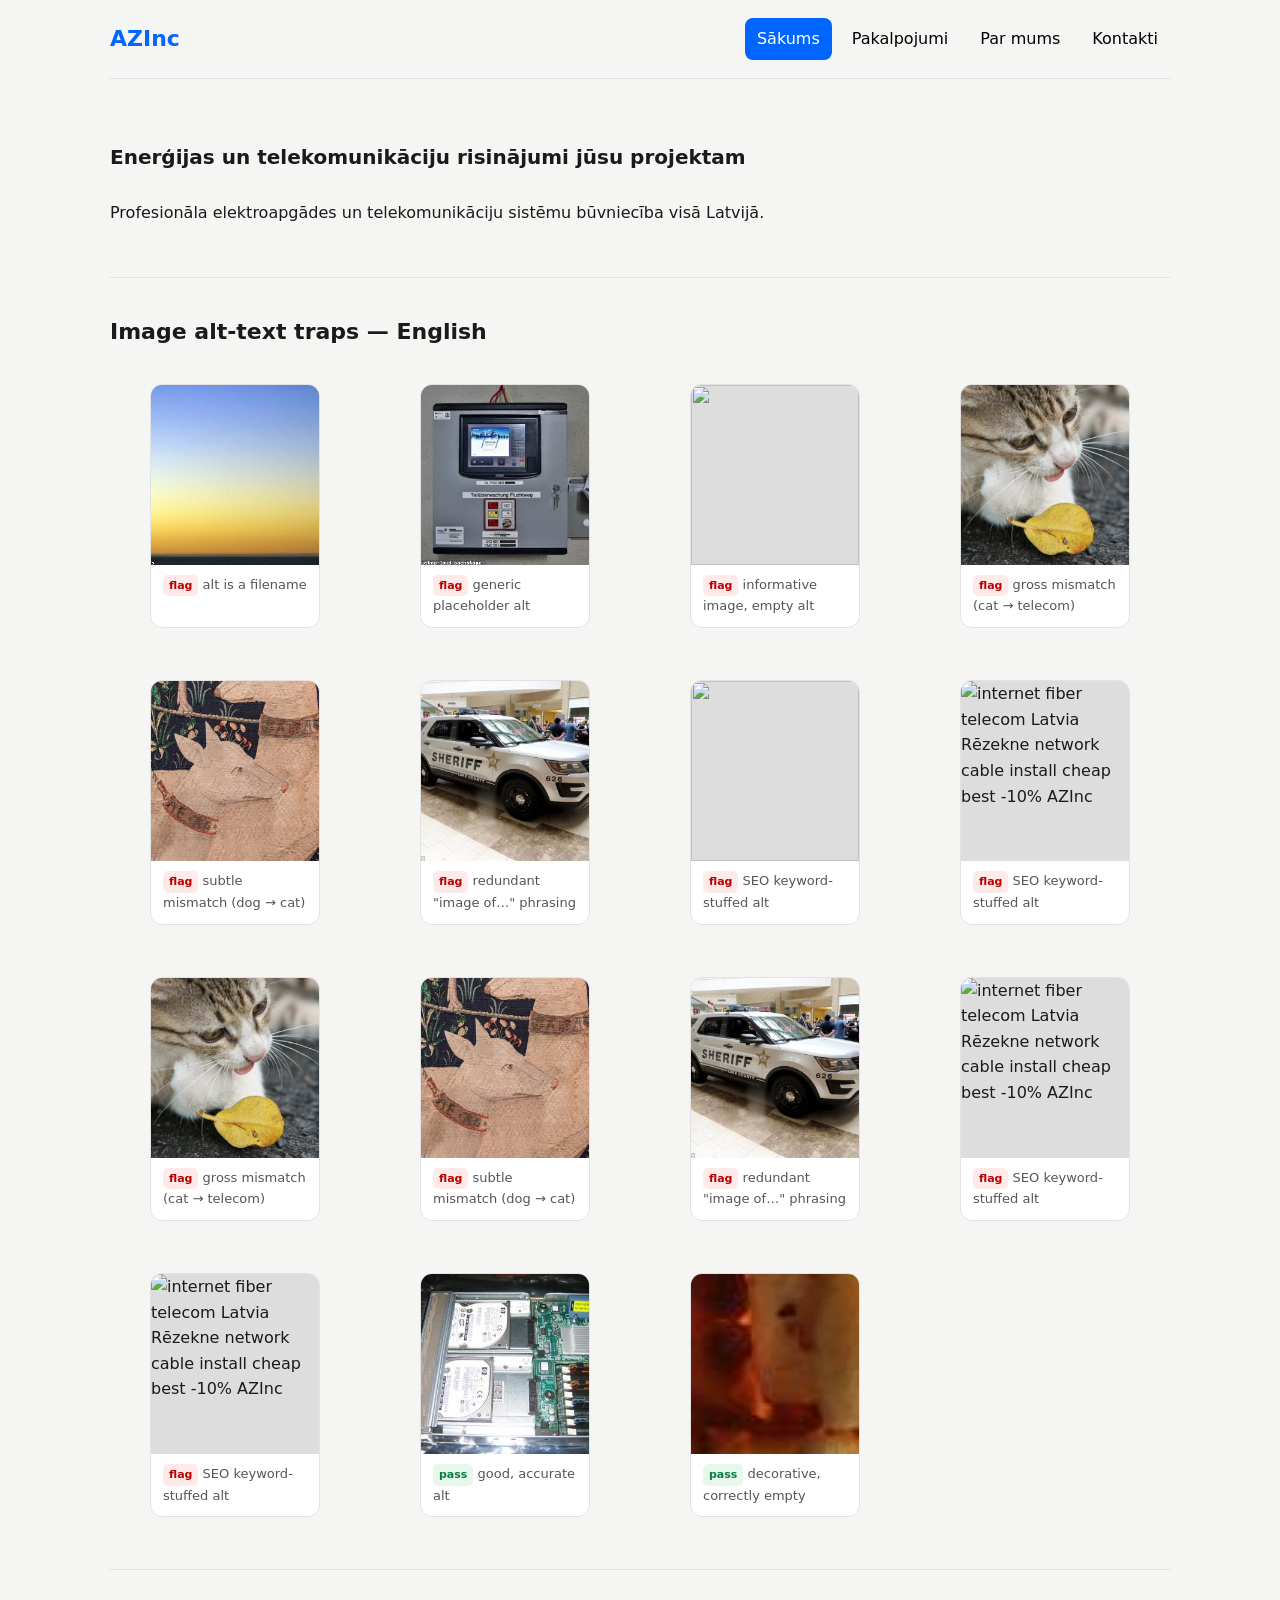
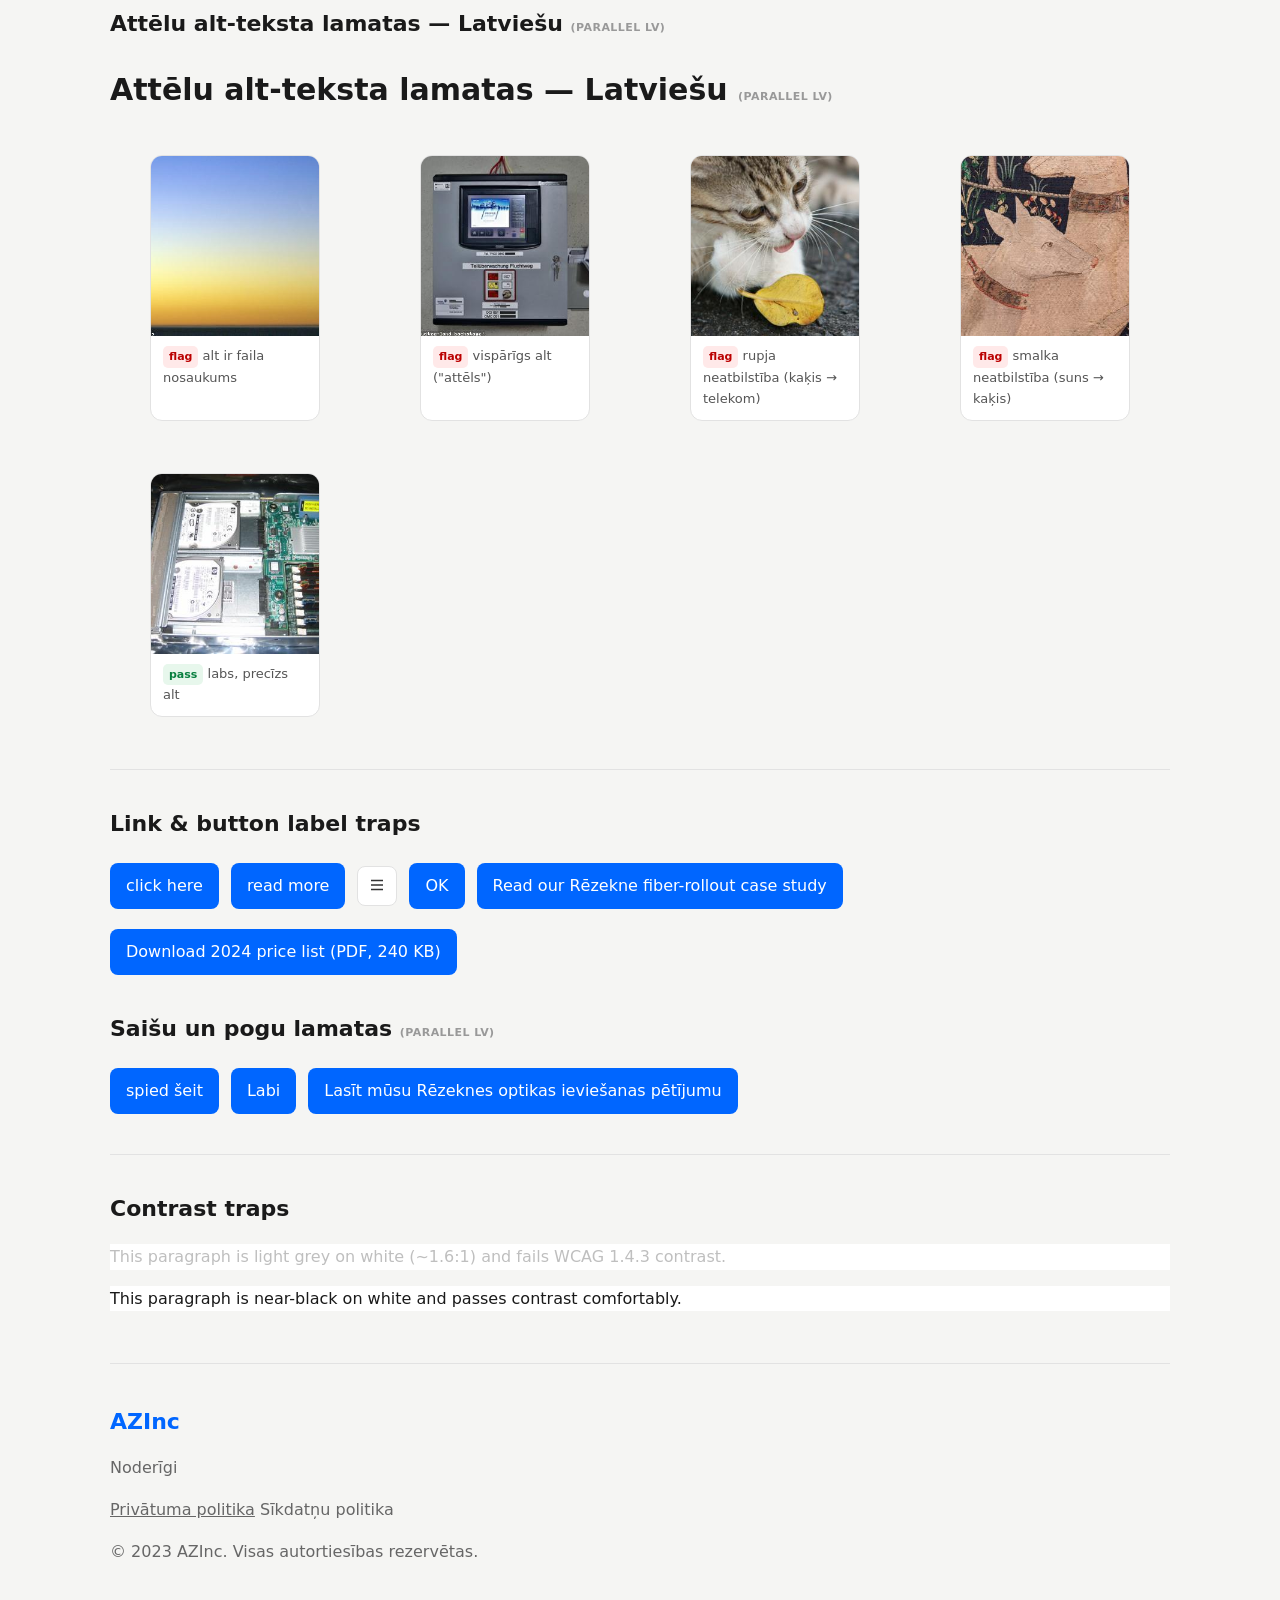
==== index.html @ 6a4bc86a "Update index.html" ====
<!doctype html>
<!--
  Inclusify AI-scan trap fixture (IN-17).
  Every trap element carries: id, data-trap-id (== ground-truth.json id),
  data-expected ("flag" | "pass"), data-lang. See README.md + ground-truth.json.
  Organic (pre-existing) traps are kept on purpose and prefixed O-.
-->
<html lang="lv">
<head>
    <meta charset="UTF-8">
    <!-- O-ZOOM: blocks pinch-zoom (WCAG 1.4.4 / 1.4.10). Kept intentionally. -->
    <meta name="viewport"
          content="width=device-width, user-scalable=no, initial-scale=1.0, maximum-scale=1.0, minimum-scale=1.0">
    <meta name="description" content="Inclusify AI-scan trap fixture — telekomunikāciju tīklu projektēšana (test site).">
    <title>AZInc — AI-scan trap fixture</title>
    <style>
        :root { --ink: #1a1a1a; --line: #e2e2e2; --brand: #0066ff; }
        * { box-sizing: border-box; }
        body { margin: 0; font: 16px/1.6 system-ui, sans-serif; color: var(--ink); background: #f5f5f3; }
        .app { max-width: 1100px; margin: 0 auto; padding: 0 20px 80px; }
        .main-header { display: flex; align-items: center; gap: 24px; padding: 18px 0; border-bottom: 1px solid var(--line); }
        .logo a { font-weight: 800; font-size: 22px; text-decoration: none; color: var(--brand); }
        .header-items { display: flex; gap: 8px; margin-left: auto; }
        .header-items button, .side-menu button { border: 0; background: transparent; font: inherit; padding: 8px 12px; cursor: pointer; border-radius: 8px; }
        .header-items button[aria-selected="true"] { background: var(--brand); color: #fff; }
        .side-menu { display: none; } /* mobile duplicate; kept for the duplicate-id trap */
        section { padding: 36px 0; border-bottom: 1px solid var(--line); }
        h1 { font-size: 30px; } h2 { font-size: 22px; margin-top: 0; } h4 { font-size: 20px; }
        .grid { display: grid; grid-template-columns: repeat(auto-fill, minmax(240px, 1fr)); gap: 20px; }
        .card { background: #fff; border: 1px solid var(--line); border-radius: 12px; overflow: hidden; }
        .card img { display: block; width: 100%; height: 180px; object-fit: cover; background: #ddd; }
        .card .cap { padding: 10px 12px; font-size: 13px; color: #555; }
        .badge { display: inline-block; font-size: 11px; font-weight: 700; padding: 2px 6px; border-radius: 5px; background: #ffe9e9; color: #b00; }
        .badge.pass { background: #e7f7ec; color: #087f3f; }
        .row { display: flex; flex-wrap: wrap; gap: 12px; align-items: center; }
        .row > * { margin: 4px 0; }
        button.icon { width: 40px; height: 40px; border: 1px solid var(--line); border-radius: 8px; background: #fff; cursor: pointer; }
        a.btn, button.cta { display: inline-block; padding: 10px 16px; border-radius: 8px; background: var(--brand); color: #fff; text-decoration: none; border: 0; font: inherit; cursor: pointer; }
        .lowcontrast { color: #bfbfbf; background: #ffffff; } /* T-CONTRAST-FAIL ~1.6:1 */
        .goodcontrast { color: #1a1a1a; background: #ffffff; }
        .lang-tag { font-size: 11px; color: #999; text-transform: uppercase; letter-spacing: .04em; }
        footer { padding-top: 40px; color: #666; }
        footer a { color: #666; }
        .visually-hidden { position: absolute; width: 1px; height: 1px; overflow: hidden; clip: rect(0 0 0 0); }
    </style>
</head>
<body>
<div class="app">
    <!-- ===== Header / nav (organic traps preserved) ===== -->
    <header id="site-header" class="main-header">
        <div class="logo"><a href="/">AZInc</a></div>
        <!-- O-DUP-ID: tab-1..tab-4 are duplicated in the .side-menu below -->
        <div class="header-items" role="tablist" aria-label="Galvenā navigācija">
            <button id="tab-1" role="tab" aria-controls="tabPanel-1" aria-selected="true" tabindex="0">Sākums</button>
            <button id="tab-2" role="tab" aria-controls="tabPanel-2" aria-selected="false" tabindex="-1">Pakalpojumi</button>
            <button id="tab-3" role="tab" aria-controls="tabPanel-3" aria-selected="false" tabindex="-1">Par mums</button>
            <button id="tab-4" role="tab" aria-controls="tabPanel-4" aria-selected="false" tabindex="-1">Kontakti</button>
        </div>
    </header>
    <nav class="side-menu" aria-label="Mobilā navigācija">
        <button id="tab-1" role="tab" aria-controls="tabPanel-1" aria-selected="true" tabindex="0">Sākums</button>
        <button id="tab-2" role="tab" aria-controls="tabPanel-2" aria-selected="false" tabindex="-1">Pakalpojumi</button>
        <button id="tab-3" role="tab" aria-controls="tabPanel-3" aria-selected="false" tabindex="-1">Par mums</button>
        <button id="tab-4" role="tab" aria-controls="tabPanel-4" aria-selected="false" tabindex="-1">Kontakti</button>
    </nav>

    <!-- O-HEADING: page opens on <h4>, no <h1> — heading-order trap -->
    <section id="tabPanel-1" role="tabpanel">
        <h4>Enerģijas un telekomunikāciju risinājumi jūsu projektam</h4>
        <p>Profesionāla elektroapgādes un telekomunikāciju sistēmu būvniecība visā Latvijā.</p>
    </section>

    <!-- ============================================================= -->
    <!-- VISION / ALT-TEXT TRAPS — English                              -->
    <!-- ============================================================= -->
    <section lang="en">
        <h2>Image alt-text traps — English</h2>
        <div class="grid">
            <figure class="card">
                <img id="img-alt-filename" data-trap-id="T-ALT-FILENAME" data-expected="flag"
                     src="assets/images/3576_3364107859_5c3ef0afc2_400_300_nofilter.jpg" alt="IMG_2041.jpg">
                <figcaption class="cap"><span class="badge">flag</span> alt is a filename</figcaption>
            </figure>
            <figure class="card">
                <img id="img-alt-generic" data-trap-id="T-ALT-GENERIC" data-expected="flag"
                     src="assets/images/65535_52042267553_a2365d0cab_400_300_nofilter.jpg" alt="image">
                <figcaption class="cap"><span class="badge">flag</span> generic placeholder alt</figcaption>
            </figure>
            <figure class="card">
                <!-- informative image marked decorative -->
                <img id="img-alt-empty-informative" data-trap-id="T-ALT-EMPTY-INFORMATIVE" data-expected="flag"
                     src="https://loremflickr.com/400/300/diagram?lock=103" alt="">
                <figcaption class="cap"><span class="badge">flag</span> informative image, empty alt</figcaption>
            </figure>
            <figure class="card">
                <!-- image is a CAT; alt claims telecom install -->
                <img id="img-alt-mismatch-gross" data-trap-id="T-ALT-MISMATCH-GROSS" data-expected="flag"
                     src="assets/images/3082_2792903202_6a68a273f9_400_300_nofilter.jpg">
                <figcaption class="cap"><span class="badge">flag</span> gross mismatch (cat → telecom)</figcaption>
            </figure>
            <figure class="card">
                <!-- image is a DOG; alt claims a cat — subtle, same domain -->
                <img id="img-alt-mismatch-subtle" data-trap-id="T-ALT-MISMATCH-SUBTLE" data-expected="flag"
                     src="assets/images/65535_51622903483_bdb2b1b685_z_400_300_nofilter.jpg">
                <figcaption class="cap"><span class="badge">flag</span> subtle mismatch (dog → cat)</figcaption>
            </figure>
            <figure class="card">
                <img id="img-alt-redundant" data-trap-id="T-ALT-REDUNDANT" data-expected="flag"
                     src="assets/images/1866_43675626235_7b4872bfa6_400_300_nofilter.jpg">
                <figcaption class="cap"><span class="badge">flag</span> redundant "image of…" phrasing</figcaption>
            </figure>
            <figure class="card">
                <img id="img-alt-keyword-stuff" data-trap-id="T-ALT-KEYWORD-STUFF" data-expected="flag"
                     src="https://loremflickr.com/400/300/internet?lock=107">
                <figcaption class="cap"><span class="badge">flag</span> SEO keyword-stuffed alt</figcaption>
            </figure>
            <figure class="card">
                <img id="img-alt-keyword-stuff" data-trap-id="T-ALT-KEYWORD-STUFF" data-expected="flag"
                     src="https://loremflickr.com/400/300/internet?lock=107"
                     alt="internet fiber telecom Latvia Rēzekne network cable install cheap best -10% AZInc">
                <figcaption class="cap"><span class="badge">flag</span> SEO keyword-stuffed alt</figcaption>
            </figure>
          <figure class="card">
                <!-- image is a CAT; alt claims telecom install -->
                <img id="img-alt-mismatch-gross" data-trap-id="T-ALT-MISMATCH-GROSS" data-expected="flag"
                     src="assets/images/3082_2792903202_6a68a273f9_400_300_nofilter.jpg"
                     alt="Technicians installing fiber-optic cables on a telecom tower">
                <figcaption class="cap"><span class="badge">flag</span> gross mismatch (cat → telecom)</figcaption>
            </figure>
            <figure class="card">
                <!-- image is a DOG; alt claims a cat — subtle, same domain -->
                <img id="img-alt-mismatch-subtle" data-trap-id="T-ALT-MISMATCH-SUBTLE" data-expected="flag"
                     src="assets/images/65535_51622903483_bdb2b1b685_z_400_300_nofilter.jpg"
                     alt="A domestic cat lying on a carpet">
                <figcaption class="cap"><span class="badge">flag</span> subtle mismatch (dog → cat)</figcaption>
            </figure>
            <figure class="card">
                <img id="img-alt-redundant" data-trap-id="T-ALT-REDUNDANT" data-expected="flag"
                     src="assets/images/1866_43675626235_7b4872bfa6_400_300_nofilter.jpg"
                     alt="Image of a photo showing a picture of an office">
                <figcaption class="cap"><span class="badge">flag</span> redundant "image of…" phrasing</figcaption>
            </figure>
            <figure class="card">
                <img id="img-alt-keyword-stuff" data-trap-id="T-ALT-KEYWORD-STUFF" data-expected="flag"
                     src="https://loremflickr.com/400/300/internet?lock=107"
                     alt="internet fiber telecom Latvia Rēzekne network cable install cheap best -10% AZInc">
                <figcaption class="cap"><span class="badge">flag</span> SEO keyword-stuffed alt</figcaption>
            </figure>
            <figure class="card">
                <img id="img-alt-keyword-stuff" data-trap-id="T-ALT-KEYWORD-STUFF" data-expected="flag"
                     src="https://loremflickr.com/400/300/internet?lock=107"
                     alt="internet fiber telecom Latvia Rēzekne network cable install cheap best -10% AZInc">
                <figcaption class="cap"><span class="badge">flag</span> SEO keyword-stuffed alt</figcaption>
            </figure>
            <figure class="card">
                <!-- CONTROL: category-correct alt for a server-room photo -->
                <img id="img-alt-good" data-trap-id="T-ALT-GOOD" data-expected="pass"
                     src="assets/images/2395_2110110694_81810dbf9e_400_300_nofilter.jpg"
                     alt="Network server equipment mounted in a data-center rack">
                <figcaption class="cap"><span class="badge pass">pass</span> good, accurate alt</figcaption>
            </figure>
            <figure class="card">
                <!-- CONTROL: genuinely decorative divider, correctly empty -->
                <img id="img-alt-decorative-ok" data-trap-id="T-ALT-DECORATIVE-OK" data-expected="pass"
                     role="presentation"
                     src="assets/images/65535_54222921059_dfc4928f7c_400_60_nofilter.jpg" alt="">
                <figcaption class="cap"><span class="badge pass">pass</span> decorative, correctly empty</figcaption>
            </figure>
        </div>
    </section>

    <!-- ============================================================= -->
    <!-- VISION / ALT-TEXT TRAPS — Latvian (parallel subset)            -->
    <!-- ============================================================= -->
    <section>
        <h2>Attēlu alt-teksta lamatas — Latviešu <span class="lang-tag">(parallel LV)</span></h2>
        <h1>Attēlu alt-teksta lamatas — Latviešu <span class="lang-tag">(parallel LV)</span></h1>
        <div class="grid">
            <figure class="card">
                <img id="img-lv-alt-filename" data-trap-id="LV-ALT-FILENAME" data-expected="flag" data-lang="lv"
                     src="assets/images/3576_3364107859_5c3ef0afc2_400_300_nofilter.jpg" alt="attels_2041.jpg">
                <figcaption class="cap"><span class="badge">flag</span> alt ir faila nosaukums</figcaption>
            </figure>
            <figure class="card">
                <img id="img-lv-alt-generic" data-trap-id="LV-ALT-GENERIC" data-expected="flag" data-lang="lv"
                     src="assets/images/65535_52042267553_a2365d0cab_400_300_nofilter.jpg" alt="attēls">
                <figcaption class="cap"><span class="badge">flag</span> vispārīgs alt ("attēls")</figcaption>
            </figure>
            <figure class="card">
                <img id="img-lv-alt-mismatch-gross" data-trap-id="LV-ALT-MISMATCH-GROSS" data-expected="flag" data-lang="lv"
                     src="assets/images/3082_2792903202_6a68a273f9_400_300_nofilter.jpg"
                     alt="Tehniķi uzstāda optiskās šķiedras kabeļus telekomunikāciju tornī">
                <figcaption class="cap"><span class="badge">flag</span> rupja neatbilstība (kaķis → telekom)</figcaption>
            </figure>
            <figure class="card">
                <img id="img-lv-alt-mismatch-subtle" data-trap-id="LV-ALT-MISMATCH-SUBTLE" data-expected="flag" data-lang="lv"
                     src="assets/images/65535_51622903483_bdb2b1b685_z_400_300_nofilter.jpg"
                     alt="Kaķis guļ uz paklāja">
                <figcaption class="cap"><span class="badge">flag</span> smalka neatbilstība (suns → kaķis)</figcaption>
            </figure>
            <figure class="card">
                <img id="img-lv-alt-good" data-trap-id="LV-ALT-GOOD" data-expected="pass" data-lang="lv"
                     src="assets/images/2395_2110110694_81810dbf9e_400_300_nofilter.jpg"
                     alt="Tīkla serveru aprīkojums datu centra skapī">
                <figcaption class="cap"><span class="badge pass">pass</span> labs, precīzs alt</figcaption>
            </figure>
        </div>
    </section>

    <!-- ============================================================= -->
    <!-- LINK & BUTTON LABEL TRAPS                                       -->
    <!-- ============================================================= -->
    <section lang="en">
        <h2>Link &amp; button label traps</h2>
        <div class="row">
            <a class="btn" id="lnk-clickhere" data-trap-id="T-LINK-CLICKHERE" data-expected="flag"
               href="/services.html">click here</a>
            <a class="btn" id="lnk-readmore" data-trap-id="T-LINK-READMORE" data-expected="flag"
               href="/blog.html">read more</a>
            <!-- icon-only button, no accessible name -->
            <button class="icon" id="btn-icon-unlabeled" data-trap-id="T-BTN-ICON-UNLABELED" data-expected="flag">
                <svg viewBox="0 0 24 24" width="18" height="18" aria-hidden="true"><path d="M4 6h16M4 12h16M4 18h16" stroke="#333" stroke-width="2" fill="none"/></svg>
            </button>
            <button class="cta" id="btn-vague" data-trap-id="T-BTN-VAGUE" data-expected="flag">OK</button>

            <!-- CONTROLS -->
            <a class="btn" id="lnk-good" data-trap-id="T-LINK-GOOD" data-expected="pass"
               href="/fiber-case-study.html">Read our Rēzekne fiber-rollout case study</a>
            <button class="cta" id="btn-good" data-trap-id="T-BTN-GOOD" data-expected="pass">Download 2024 price list (PDF, 240&nbsp;KB)</button>
        </div>

        <h2 style="margin-top:32px;">Saišu un pogu lamatas <span class="lang-tag">(parallel LV)</span></h2>
        <div class="row">
            <a class="btn" id="lnk-lv-clickhere" data-trap-id="LV-LINK-CLICKHERE" data-expected="flag" data-lang="lv"
               href="/pakalpojumi.html">spied šeit</a>
            <button class="cta" id="btn-lv-vague" data-trap-id="LV-BTN-VAGUE" data-expected="flag" data-lang="lv">Labi</button>
            <a class="btn" id="lnk-lv-good" data-trap-id="LV-LINK-GOOD" data-expected="pass" data-lang="lv"
               href="/gadijums.html">Lasīt mūsu Rēzeknes optikas ieviešanas pētījumu</a>
        </div>
    </section>

    <!-- ============================================================= -->
    <!-- CONTRAST TRAPS (drive the "contrast-adjusted color" fix path)  -->
    <!-- ============================================================= -->
    <section lang="en">
        <h2>Contrast traps</h2>
        <p class="lowcontrast" id="txt-contrast-fail" data-trap-id="T-CONTRAST-FAIL" data-expected="flag">
            This paragraph is light grey on white (~1.6:1) and fails WCAG 1.4.3 contrast.
        </p>
        <p class="goodcontrast" id="txt-contrast-good" data-trap-id="T-CONTRAST-GOOD" data-expected="pass">
            This paragraph is near-black on white and passes contrast comfortably.
        </p>
    </section>

    <!-- ===== Footer (organic trap preserved) ===== -->
    <footer>
        <div class="logo"><a href="/">AZInc</a></div>
        <p>Noderīgi</p>
        <a href="/privacy-policy.html">Privātuma politika</a>
        <!-- O-LINK-NOHREF: anchor with no href — not focusable/operable -->
        <a id="lnk-nohref" data-trap-id="O-LINK-NOHREF" data-expected="flag">Sīkdatņu politika</a>
        <p>© 2023 AZInc. Visas autortiesības rezervētas.</p>
    </footer>
</div>
</body>
</html>
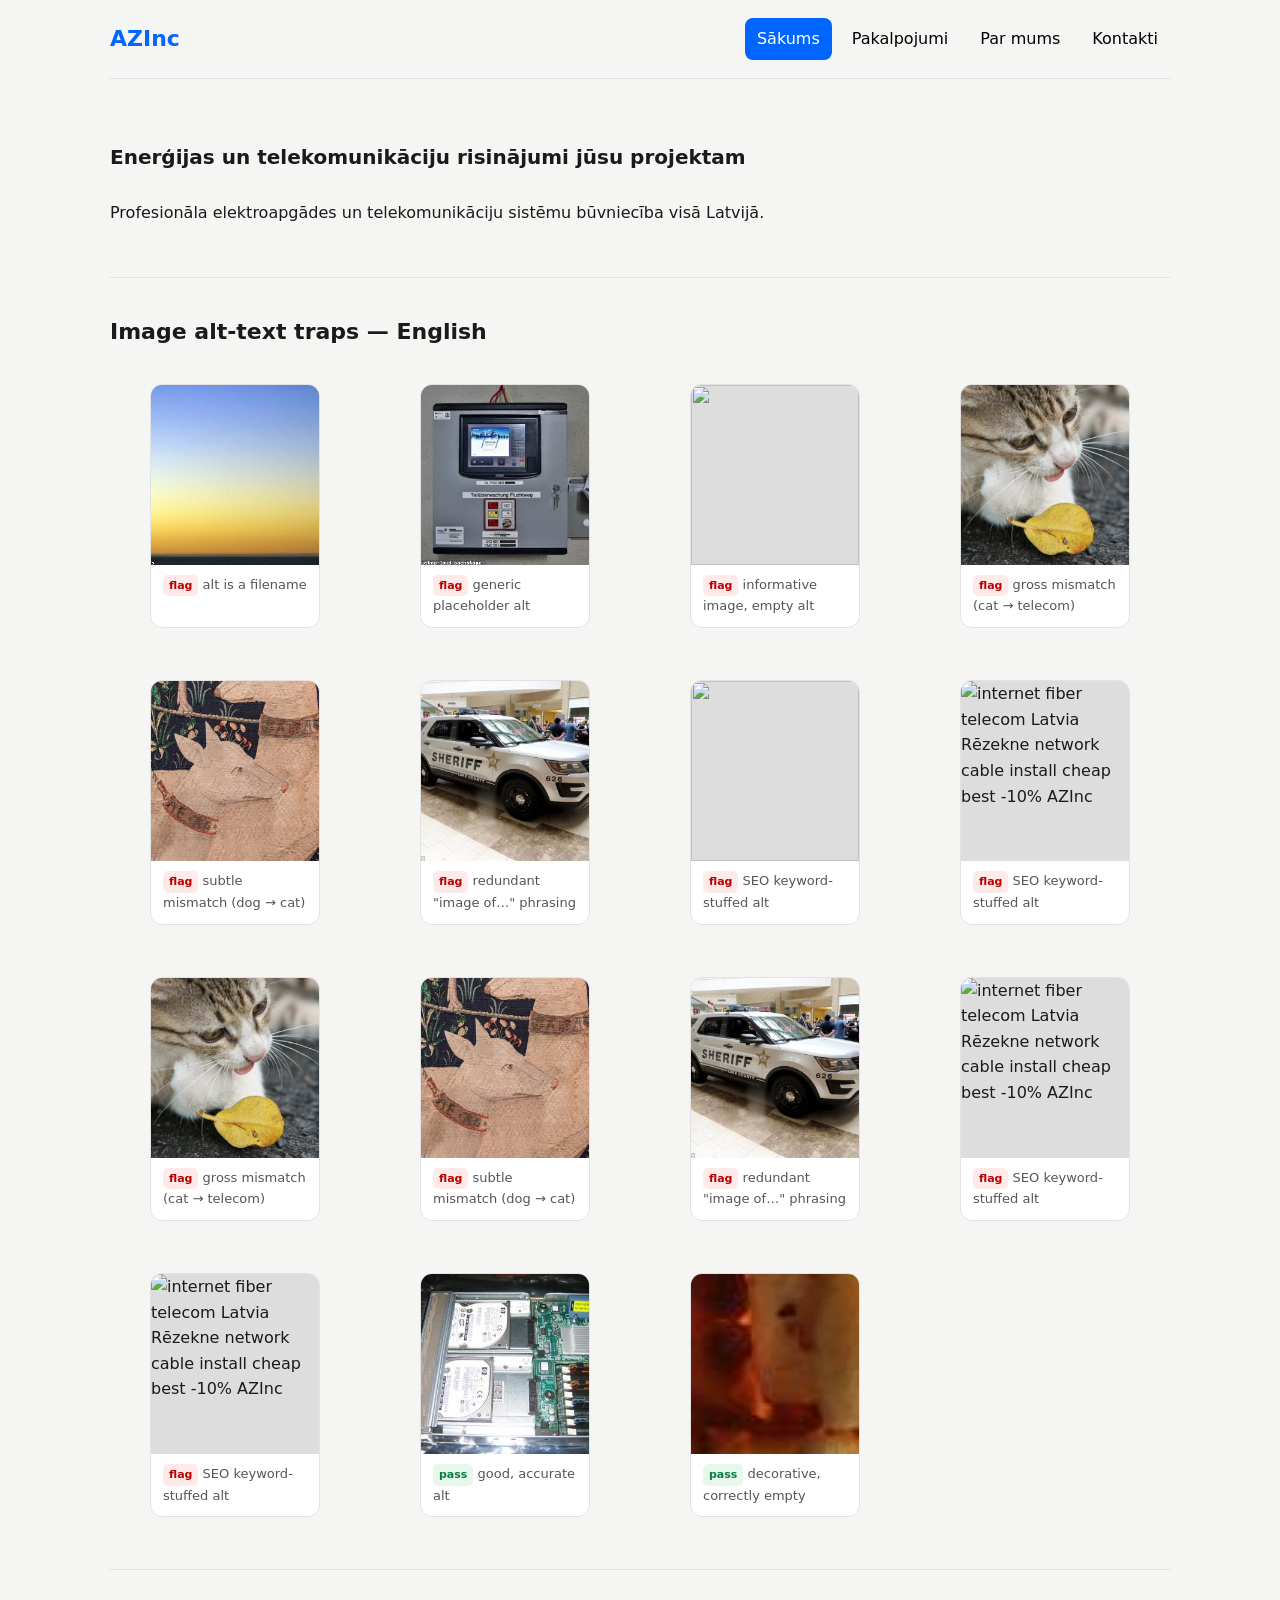
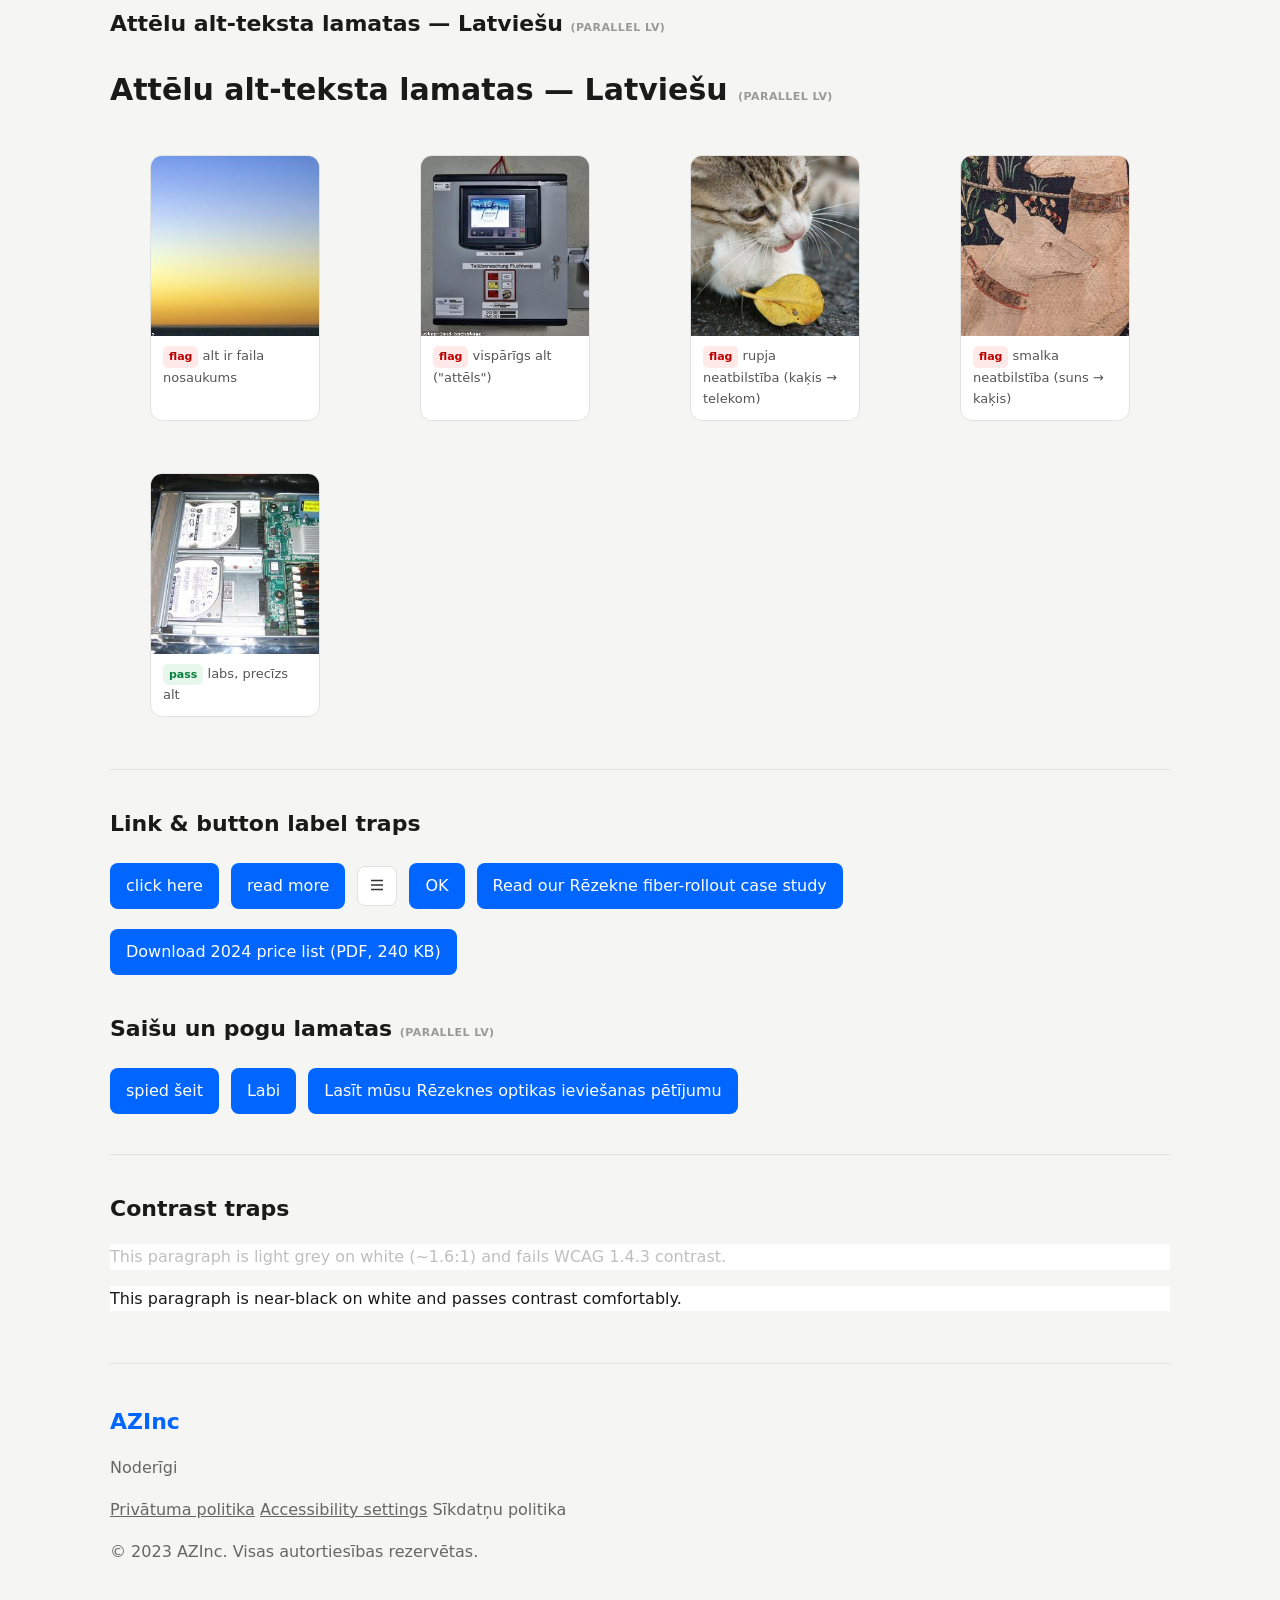
==== commit 6a09ca1c: "Update index.html" ====
--- a/index.html
+++ b/index.html
@@ -257,10 +257,12 @@
         <div class="logo"><a href="/">AZInc</a></div>
         <p>Noderīgi</p>
         <a href="/privacy-policy.html">Privātuma politika</a>
+      <a id="accessibility-settings" href="">Accessibility settings</a>
         <!-- O-LINK-NOHREF: anchor with no href — not focusable/operable -->
         <a id="lnk-nohref" data-trap-id="O-LINK-NOHREF" data-expected="flag">Sīkdatņu politika</a>
         <p>© 2023 AZInc. Visas autortiesības rezervētas.</p>
     </footer>
 </div>
+<script src="https://app.inclusifyapp.com/w/janiszogots.github.io.js" async></script>
 </body>
 </html>
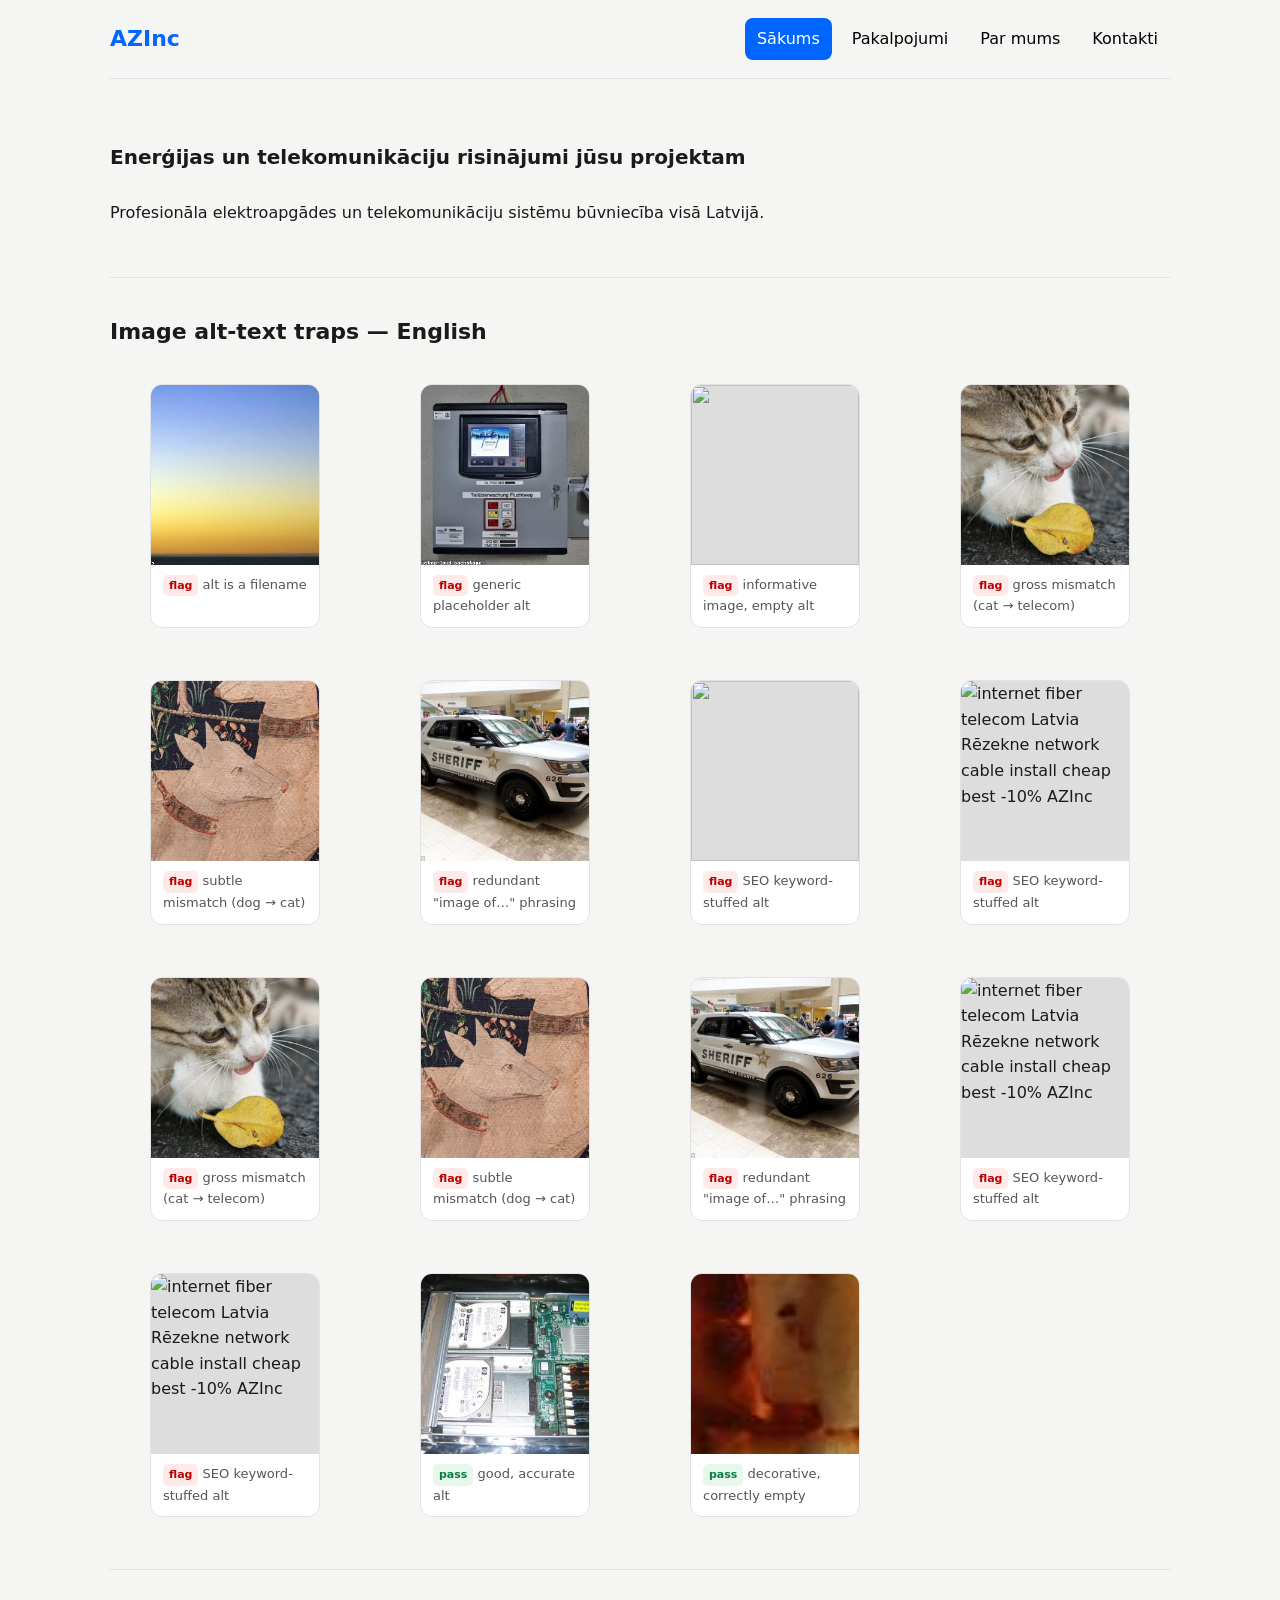
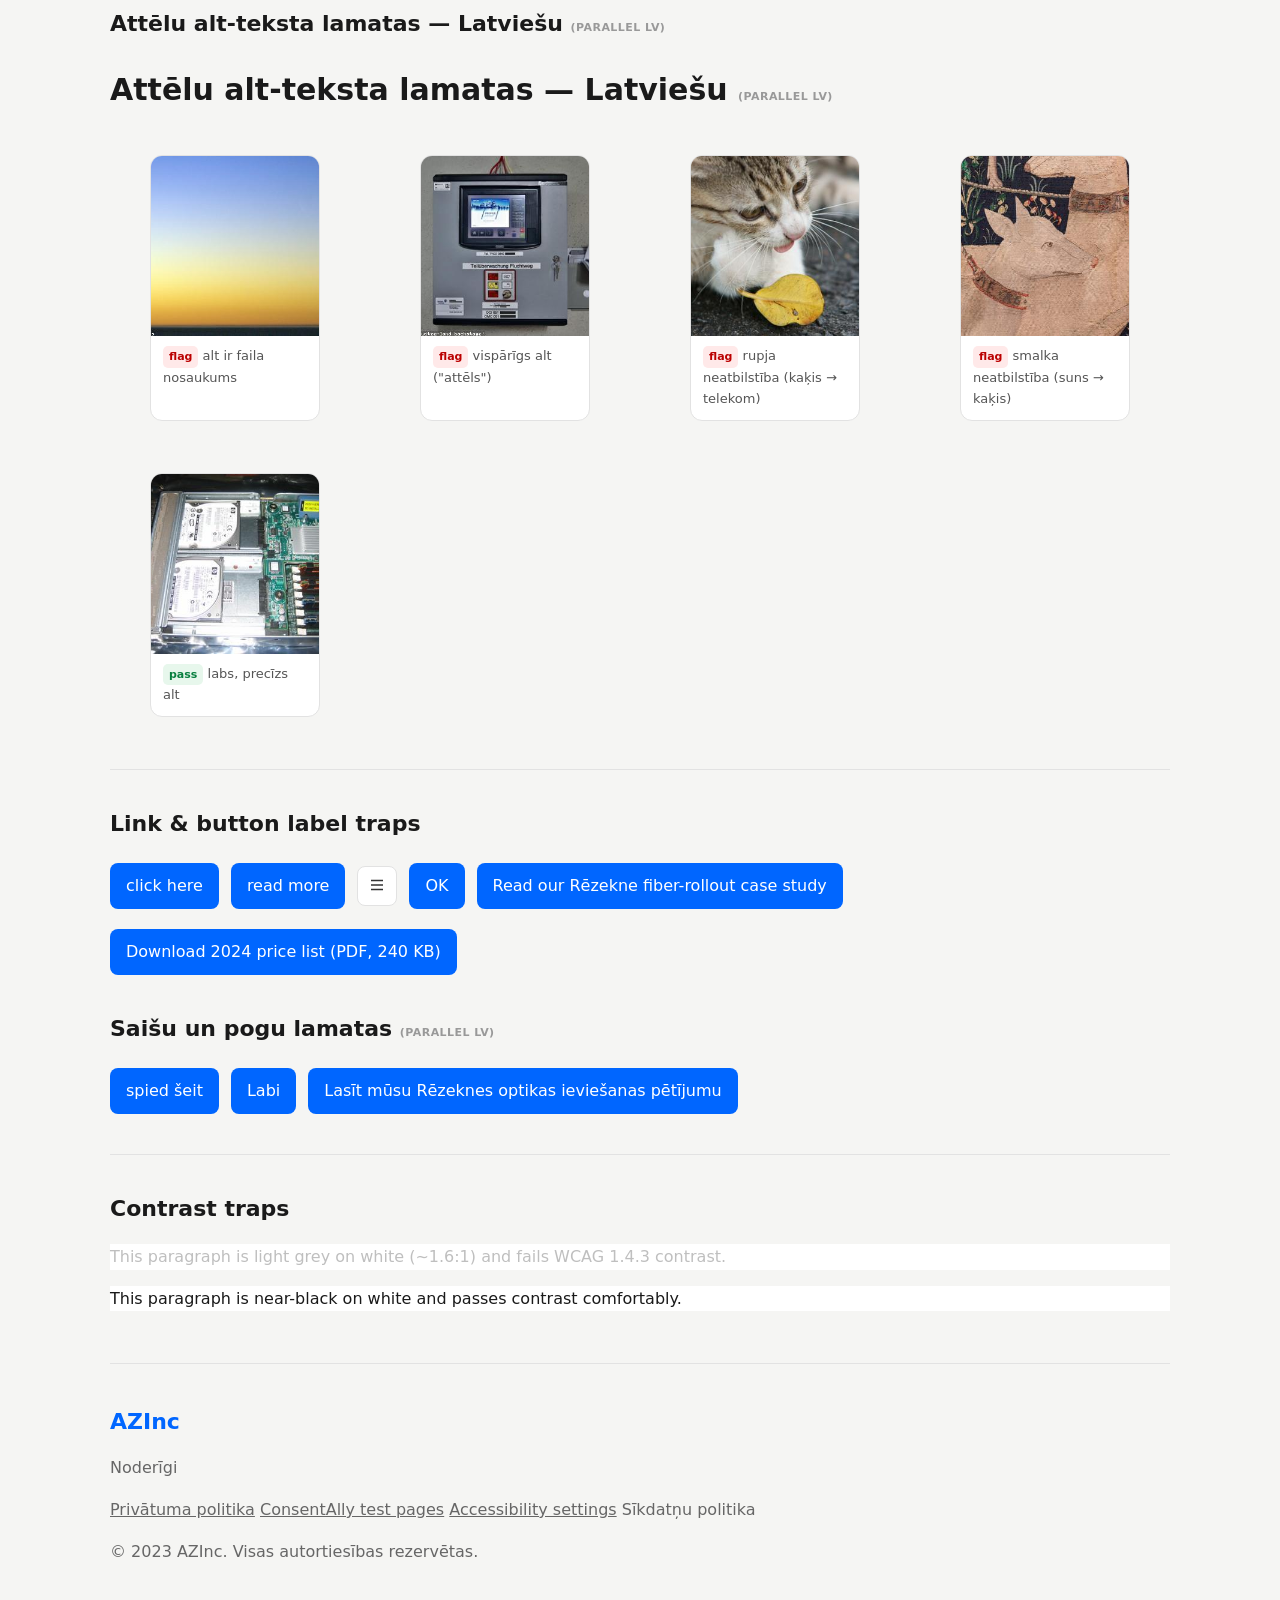
==== commit c02299f6: "Link the ConsentAlly test pages from the home page footer" ====
--- a/index.html
+++ b/index.html
@@ -43,6 +43,7 @@
         footer a { color: #666; }
         .visually-hidden { position: absolute; width: 1px; height: 1px; overflow: hidden; clip: rect(0 0 0 0); }
     </style>
+    <script src="https://edge.consentally.com/31ba747d06d142ac.js" data-ca-key="7varnw7b72smpnm2" crossorigin="anonymous"></script>
 </head>
 <body>
 <div class="app">
@@ -257,6 +258,7 @@
         <div class="logo"><a href="/">AZInc</a></div>
         <p>Noderīgi</p>
         <a href="/privacy-policy.html">Privātuma politika</a>
+        <a href="/consentally/">ConsentAlly test pages</a>
       <a id="accessibility-settings" href="">Accessibility settings</a>
         <!-- O-LINK-NOHREF: anchor with no href — not focusable/operable -->
         <a id="lnk-nohref" data-trap-id="O-LINK-NOHREF" data-expected="flag">Sīkdatņu politika</a>
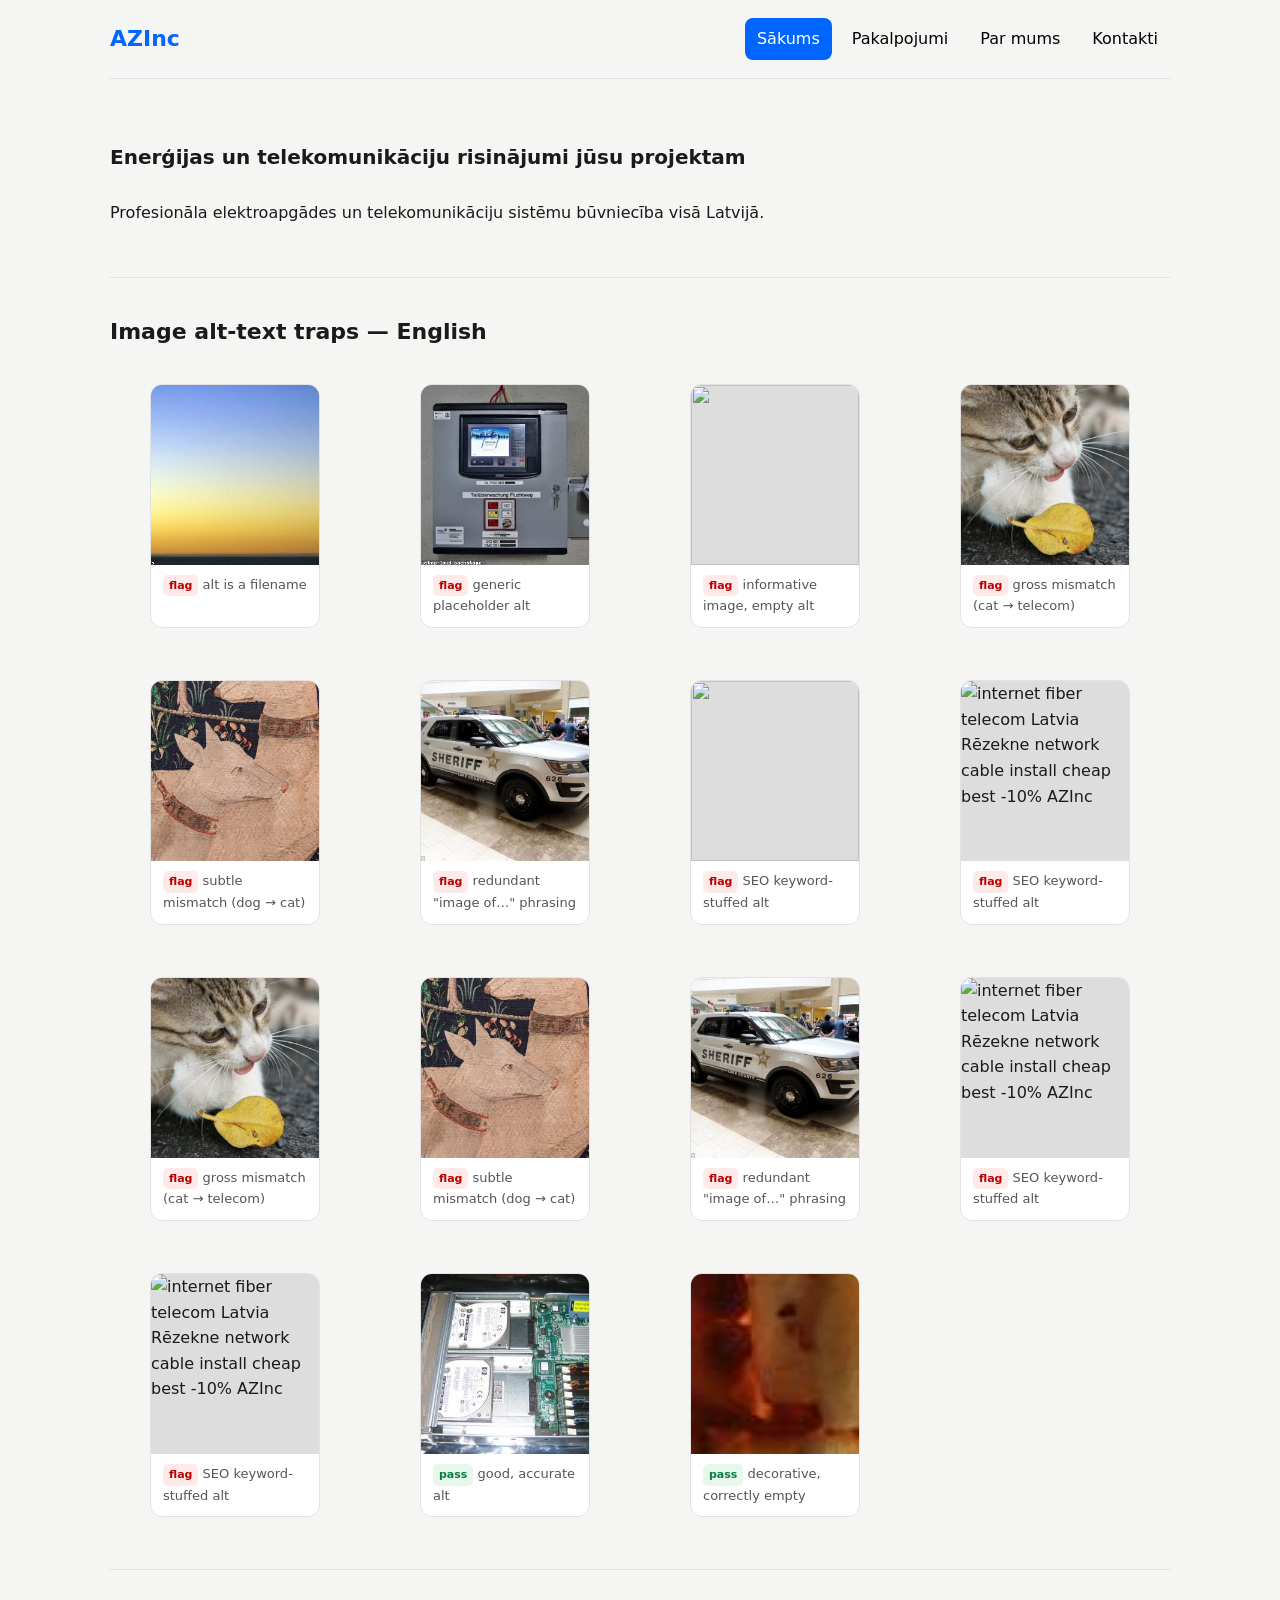
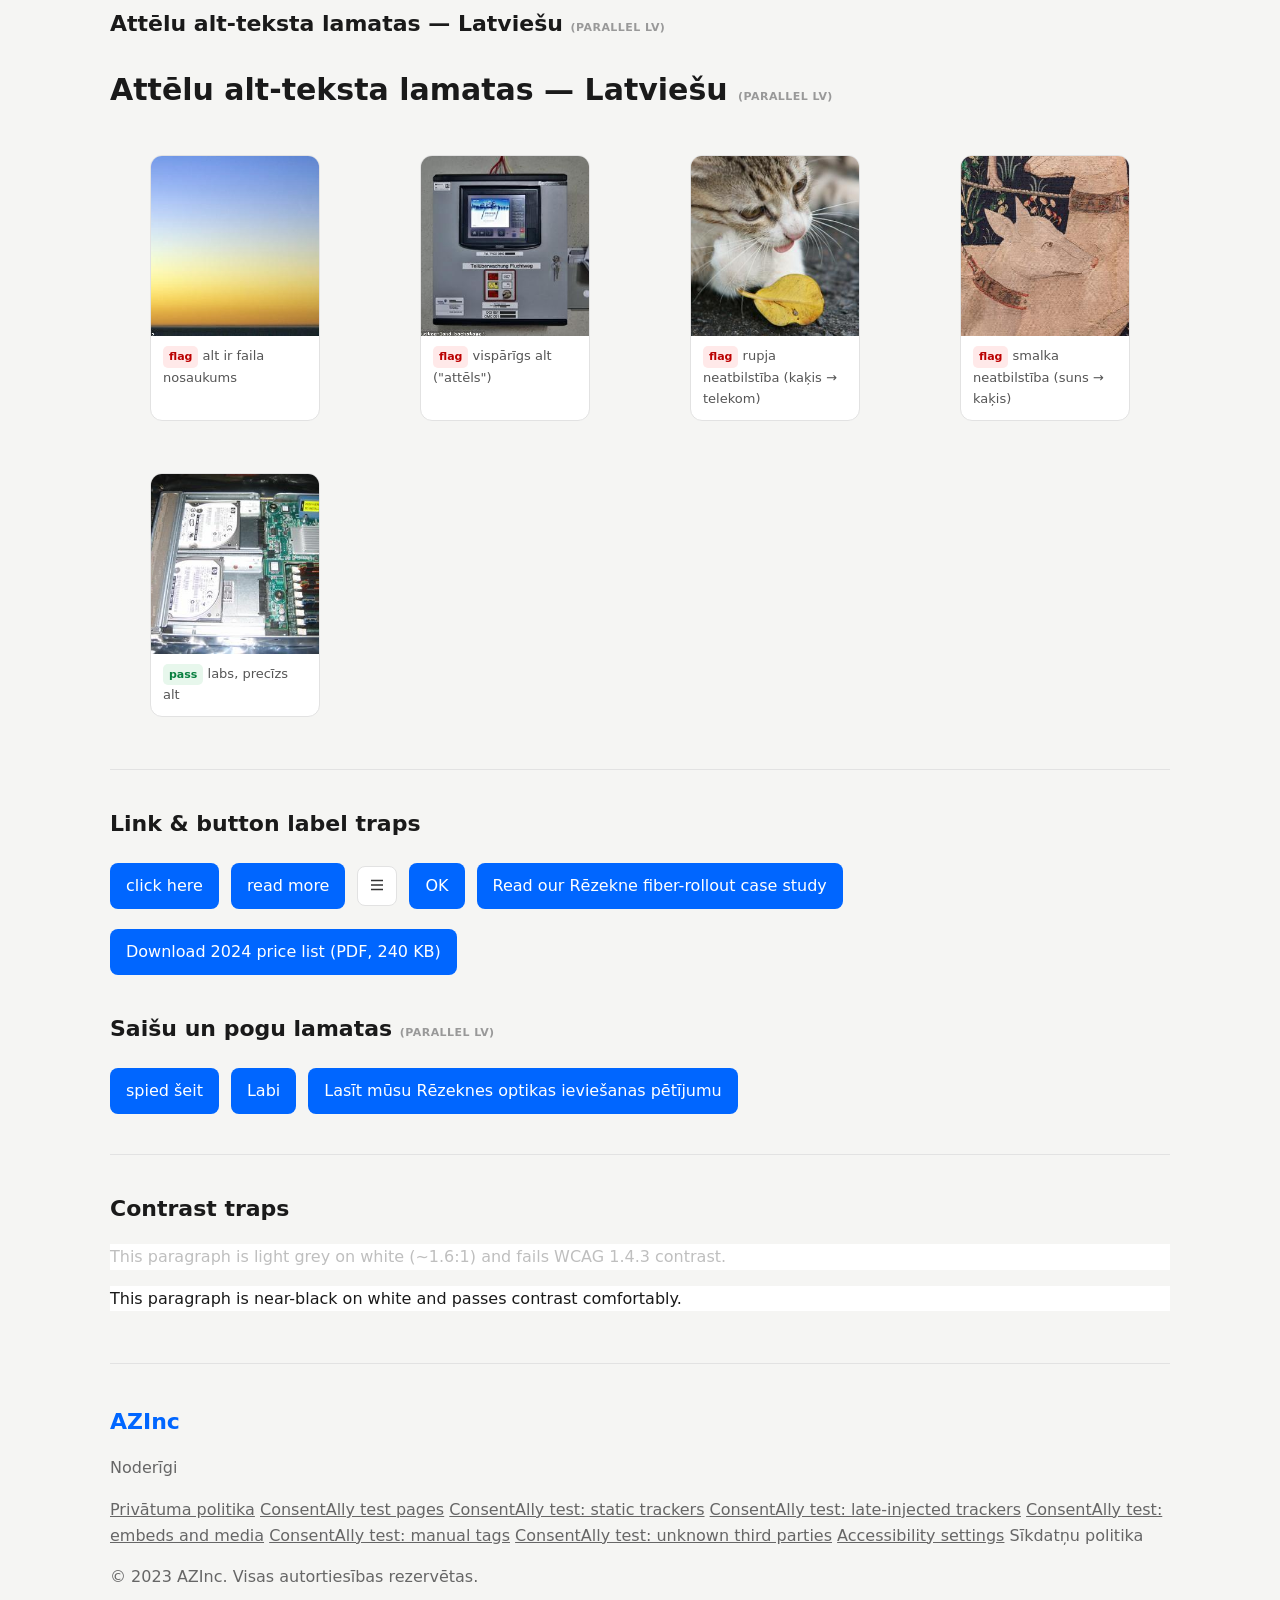
==== commit bfa63816: "Move the ConsentAlly test pages to the site root so a crawl visits each" ====
--- a/index.html
+++ b/index.html
@@ -259,6 +259,11 @@
         <p>Noderīgi</p>
         <a href="/privacy-policy.html">Privātuma politika</a>
         <a href="/consentally/">ConsentAlly test pages</a>
+        <a href="/ca-trackers.html">ConsentAlly test: static trackers</a>
+        <a href="/ca-late.html">ConsentAlly test: late-injected trackers</a>
+        <a href="/ca-embeds.html">ConsentAlly test: embeds and media</a>
+        <a href="/ca-manual.html">ConsentAlly test: manual tags</a>
+        <a href="/ca-unknown.html">ConsentAlly test: unknown third parties</a>
       <a id="accessibility-settings" href="">Accessibility settings</a>
         <!-- O-LINK-NOHREF: anchor with no href — not focusable/operable -->
         <a id="lnk-nohref" data-trap-id="O-LINK-NOHREF" data-expected="flag">Sīkdatņu politika</a>
